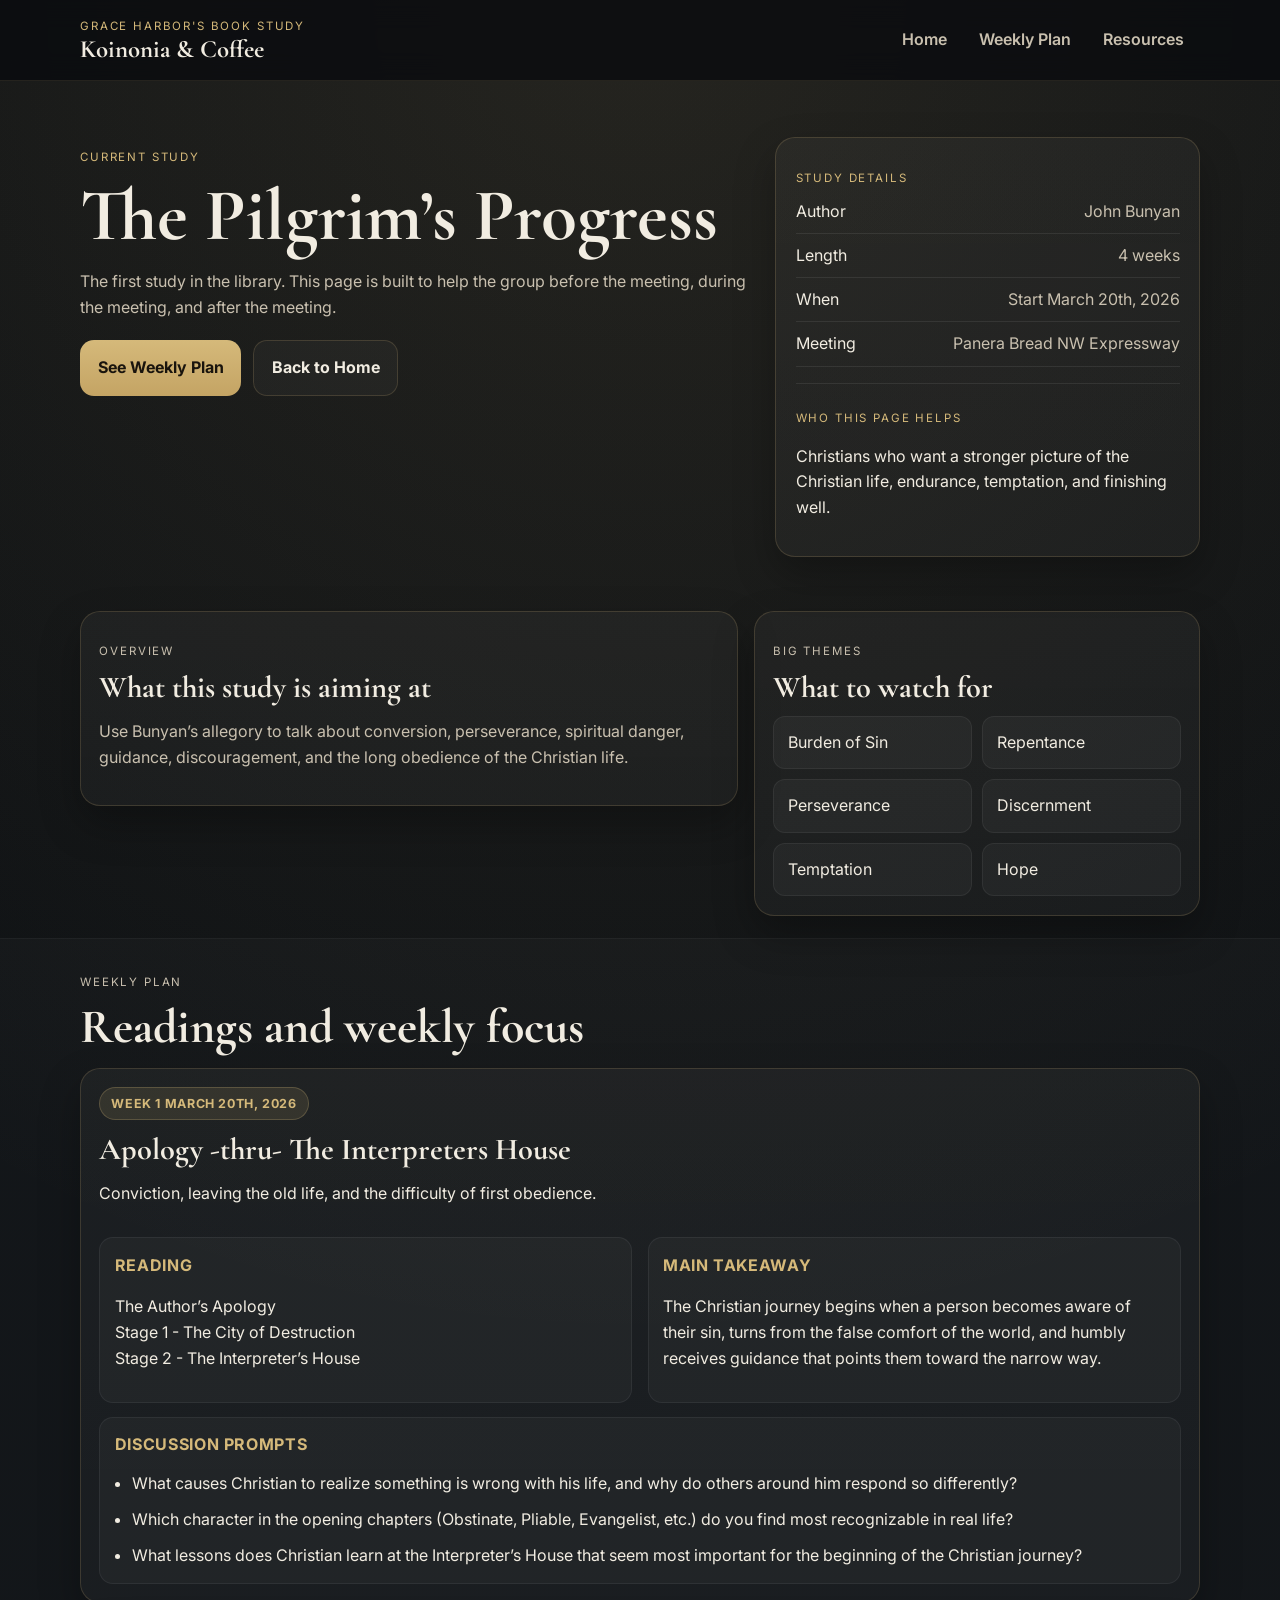
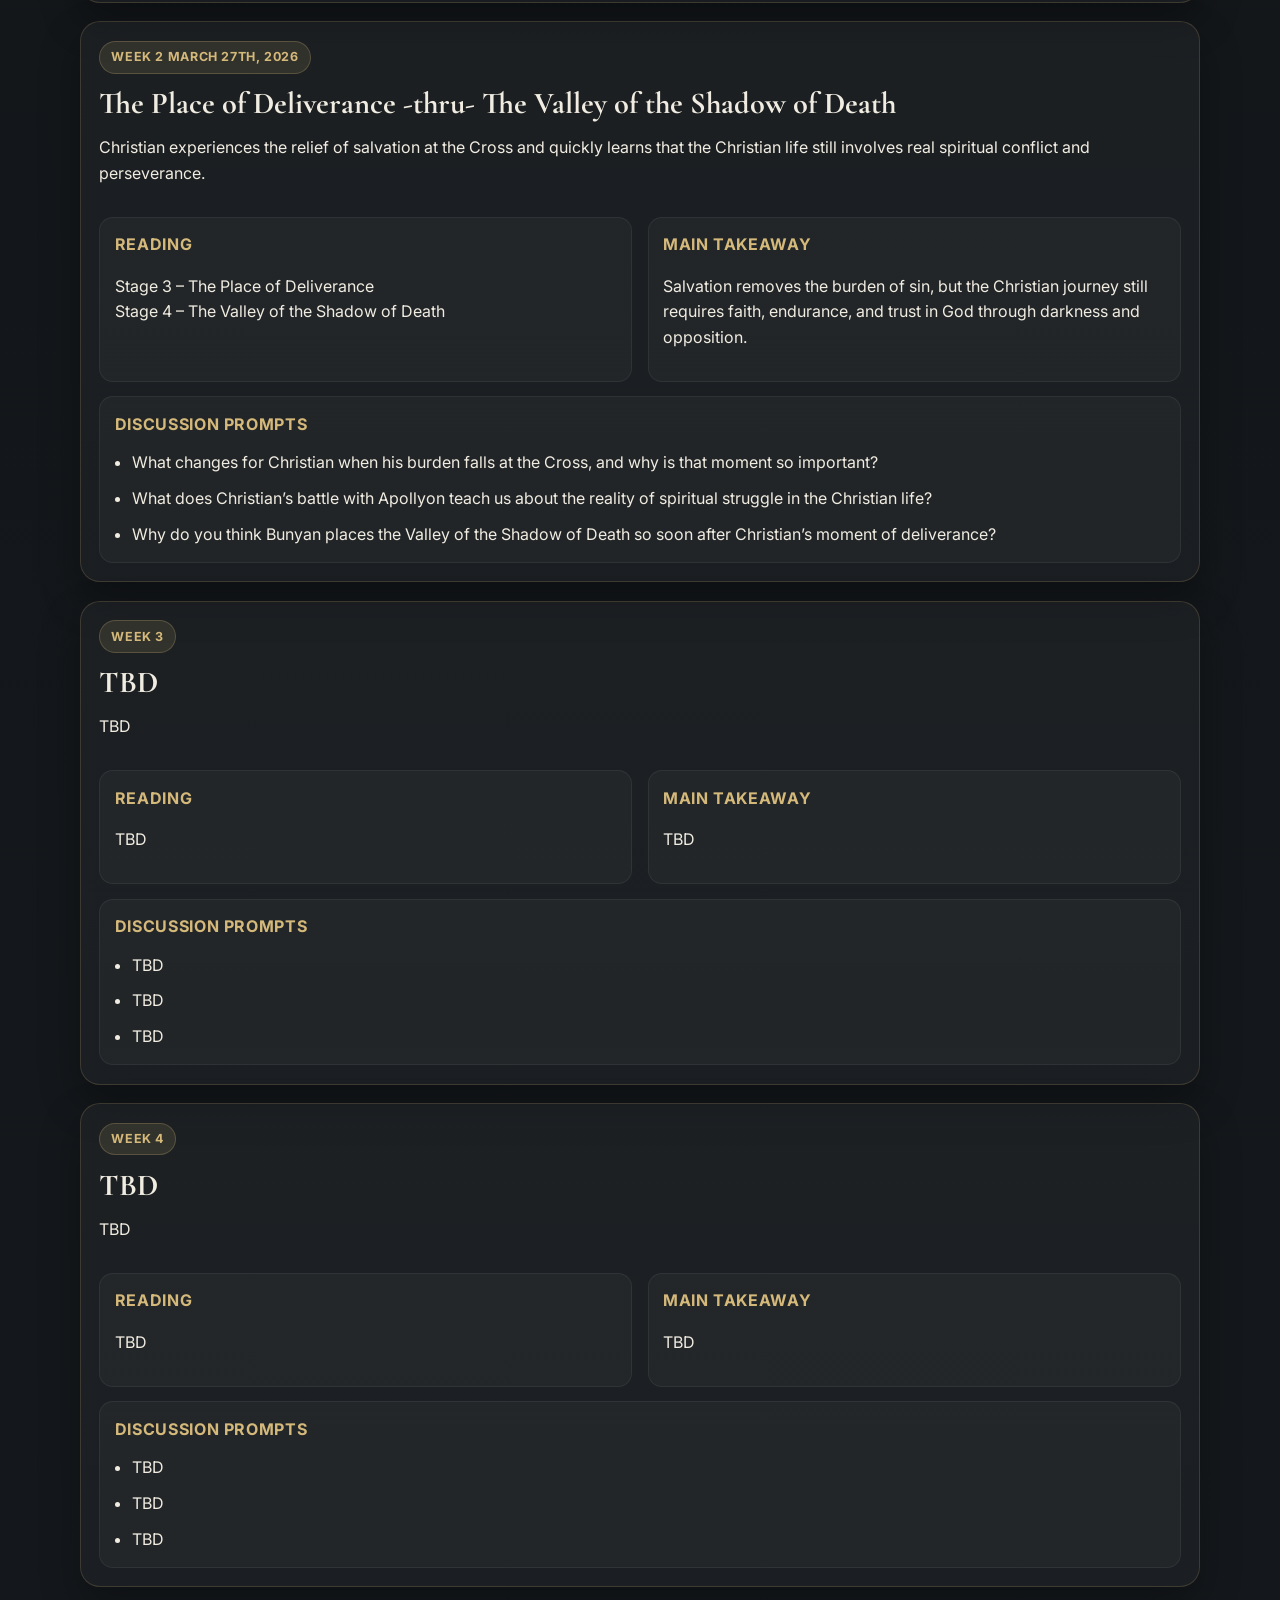
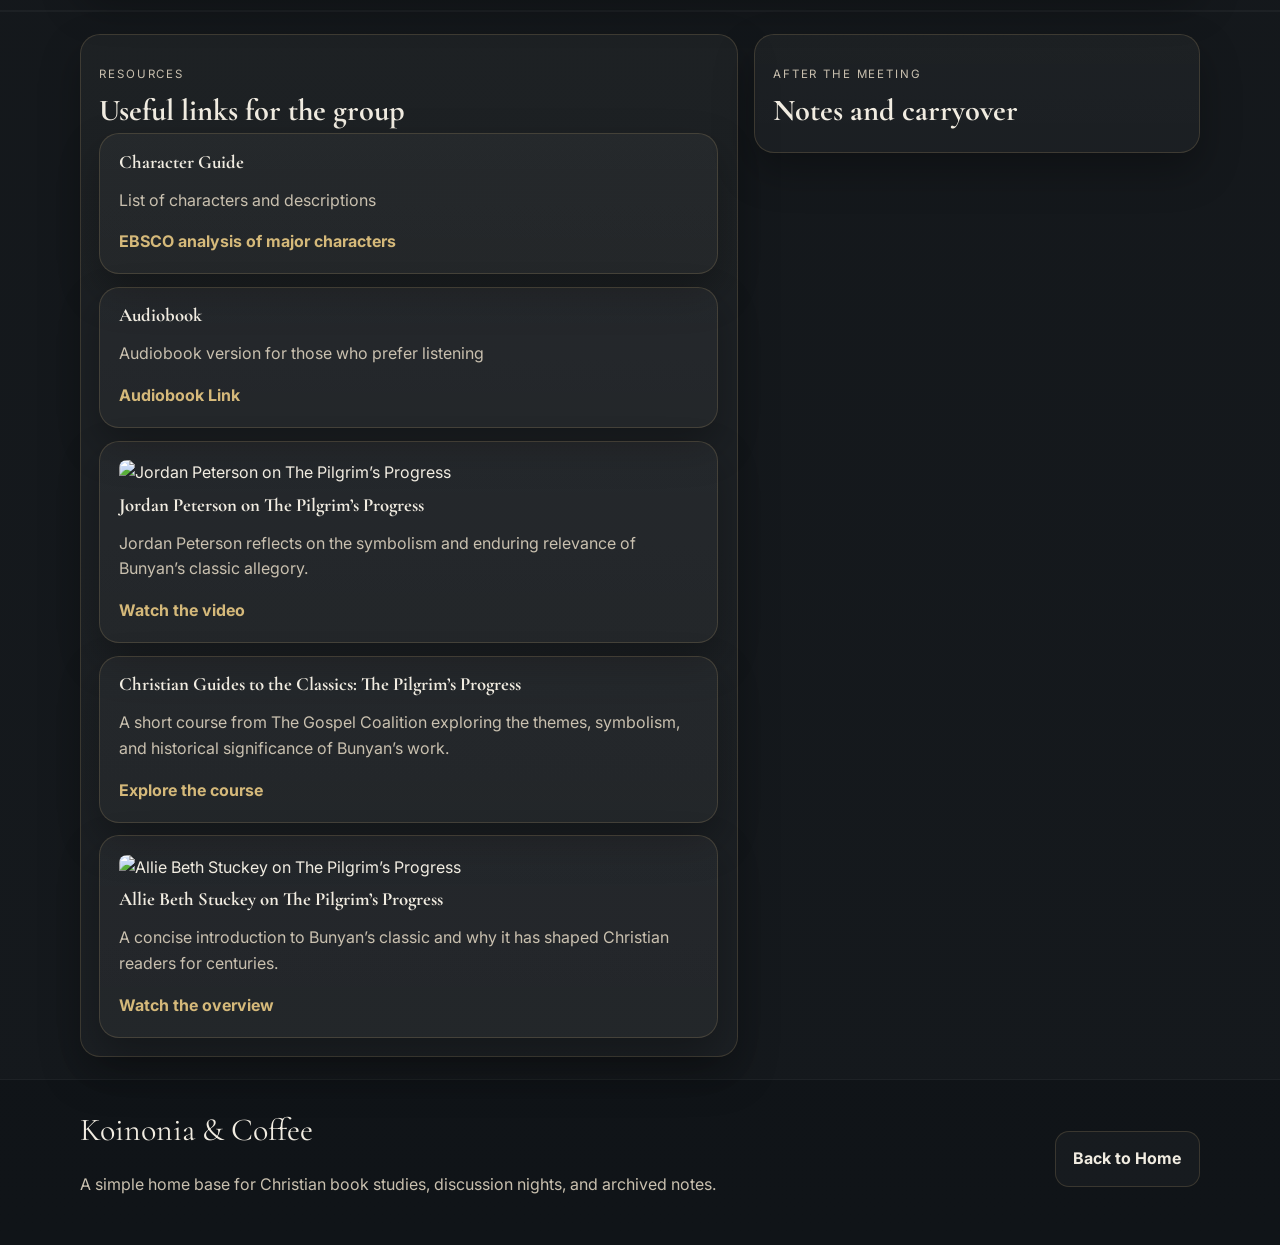
==== book-study-hub/study.html @ 4445bfb0 "Add files via upload" ====
<!DOCTYPE html>
<html lang="en">
<head>
  <meta charset="UTF-8" />
  <meta name="viewport" content="width=device-width, initial-scale=1.0" />
  <title>Study | The Forge</title>
  <link rel="preconnect" href="https://fonts.googleapis.com">
  <link rel="preconnect" href="https://fonts.gstatic.com" crossorigin>
  <link href="https://fonts.googleapis.com/css2?family=Cormorant+Garamond:wght@500;600;700&family=Inter:wght@400;500;600;700&display=swap" rel="stylesheet">
  <link rel="stylesheet" href="styles.css" />
</head>
<body data-page="study">
  <header class="site-header">
    <div class="container header-inner">
      <a class="brand" href="index.html">
        <span class="brand-kicker" id="brandKicker"></span>
        <span class="brand-title" id="siteTitle"></span>
      </a>
      <button class="menu-toggle" id="menuToggle" aria-expanded="false" aria-controls="siteNav">Menu</button>
      <nav class="site-nav" id="siteNav">
        <a href="index.html">Home</a>
        <a href="#week-plan">Weekly Plan</a>
        <a href="#resources">Resources</a>
      </nav>
    </div>
  </header>

  <main>
    <section class="hero hero-study">
      <div class="container hero-grid">
        <div>
          <p class="eyebrow" id="studyStatus"></p>
          <h1 id="studyTitle"></h1>
          <p class="hero-copy" id="studySummary"></p>
          <div class="hero-actions">
            <a class="button button-primary" href="#week-plan">See Weekly Plan</a>
            <a class="button button-secondary" href="index.html">Back to Home</a>
          </div>
        </div>
        <aside class="hero-panel">
          <p class="panel-label">Study Details</p>
          <ul class="meta-list" id="studyMeta"></ul>
          <div class="panel-block">
            <p class="panel-heading">Who this page helps</p>
            <p id="studyAudience"></p>
          </div>
        </aside>
      </div>
    </section>

    <section class="section" id="overview">
      <div class="container two-col">
        <article class="content-card">
          <p class="eyebrow">Overview</p>
          <h2>What this study is aiming at</h2>
          <p id="studyAim"></p>
        </article>
        <article class="content-card">
          <p class="eyebrow">Big themes</p>
          <h2>What to watch for</h2>
          <ul class="tag-list" id="themeList"></ul>
        </article>
      </div>
    </section>

    <section class="section section-alt" id="week-plan">
      <div class="container">
        <div class="section-heading">
          <p class="eyebrow">Weekly plan</p>
          <h2>Readings and weekly focus</h2>
        </div>
        <div class="stack-list" id="weeksList"></div>
      </div>
    </section>

    <section class="section" id="discussion">
      <div class="container two-col">
        <article class="content-card">
          <p class="eyebrow">Discussion tools</p>
          <h2>Questions for the room</h2>
          <div id="discussionQuestions"></div>
        </article>
        <article class="content-card">
          <p class="eyebrow">Reference guide</p>
          <h2>Quick helps</h2>
          <div id="referenceGuides"></div>
        </article>
      </div>
    </section>

    <section class="section section-alt" id="resources">
      <div class="container two-col">
        <article class="content-card">
          <p class="eyebrow">Resources</p>
          <h2>Useful links for the group</h2>
          <div class="resource-list" id="studyResources"></div>
        </article>
        <article class="content-card">
          <p class="eyebrow">After the meeting</p>
          <h2>Notes and carryover</h2>
          <div id="meetingNotes"></div>
        </article>
      </div>
    </section>
  </main>

  <footer class="site-footer">
    <div class="container footer-inner">
      <div>
        <p class="footer-title" id="footerTitle"></p>
        <p class="footer-copy" id="footerCopy"></p>
      </div>
      <a class="button button-secondary footer-button" href="index.html">Back to Home</a>
    </div>
  </footer>

  <script src="studies-data.js"></script>
  <script src="app.js"></script>
</body>
</html>
---- book-study-hub/styles.css ----
:root {
  --bg: #0f1215;
  --bg-elevated: #151a1f;
  --bg-soft: #1b2229;
  --surface: rgba(255,255,255,0.04);
  --border: rgba(213, 185, 122, 0.18);
  --text: #f1ece1;
  --muted: #c9c0af;
  --gold: #d5b97a;
  --gold-deep: #a98c52;
  --shadow: 0 18px 40px rgba(0,0,0,.28);
  --radius: 20px;
  --radius-sm: 14px;
  --max: 1120px;
}

* { box-sizing: border-box; }
html { scroll-behavior: smooth; }
body {
  margin: 0;
  background:
    radial-gradient(circle at top, rgba(213,185,122,0.12), transparent 30%),
    linear-gradient(180deg, #0d1013 0%, #101418 100%);
  color: var(--text);
  font-family: "Inter", system-ui, sans-serif;
  line-height: 1.6;
}

a { color: inherit; text-decoration: none; }
img { max-width: 100%; display: block; }
code {
  background: rgba(255,255,255,0.06);
  padding: .12rem .38rem;
  border-radius: 8px;
  font-size: .92em;
}
.container {
  width: min(calc(100% - 1.4rem), var(--max));
  margin: 0 auto;
}
.site-header {
  position: sticky;
  top: 0;
  z-index: 30;
  backdrop-filter: blur(14px);
  background: rgba(10, 12, 15, 0.82);
  border-bottom: 1px solid rgba(213,185,122,0.12);
}
.header-inner {
  display: flex;
  align-items: center;
  justify-content: space-between;
  gap: 1rem;
  padding: .85rem 0;
}
.brand {
  display: flex;
  flex-direction: column;
  gap: .1rem;
  min-width: 0;
}
.brand-kicker, .eyebrow, .panel-label, .panel-heading {
  text-transform: uppercase;
  letter-spacing: .16em;
  font-size: .72rem;
  color: var(--gold);
}
.brand-title, h1, h2, h3 {
  font-family: "Cormorant Garamond", Georgia, serif;
  line-height: 1.02;
  margin: 0;
}
.brand-title {
  font-size: 1.55rem;
  font-weight: 700;
}
.site-nav {
  display: none;
  flex-direction: column;
  position: absolute;
  top: 100%;
  left: .7rem;
  right: .7rem;
  padding: .7rem;
  border-radius: 16px;
  background: rgba(19, 24, 29, 0.98);
  border: 1px solid var(--border);
  box-shadow: var(--shadow);
}
.site-nav.is-open { display: flex; }
.site-nav a {
  padding: .85rem 1rem;
  border-radius: 12px;
  font-weight: 600;
  color: var(--muted);
}
.site-nav a:hover,
.site-nav a:focus-visible {
  background: rgba(255,255,255,0.05);
  color: var(--text);
}
.menu-toggle {
  appearance: none;
  border: 1px solid var(--border);
  background: var(--surface);
  color: var(--text);
  font: inherit;
  font-weight: 600;
  padding: .72rem .95rem;
  border-radius: 12px;
}
.hero {
  padding: 2.25rem 0 1.25rem;
}
.hero-grid {
  display: grid;
  gap: 1rem;
}
.hero h1 {
  font-size: clamp(2.3rem, 8vw, 4.6rem);
  margin-top: .35rem;
  margin-bottom: .85rem;
}
.hero-copy {
  color: var(--muted);
  font-size: 1rem;
  max-width: 52rem;
}
.hero-actions {
  display: grid;
  gap: .75rem;
  margin-top: 1.2rem;
}
.button {
  display: inline-flex;
  justify-content: center;
  align-items: center;
  min-height: 50px;
  border-radius: 14px;
  padding: .9rem 1.1rem;
  font-weight: 700;
  transition: .2s ease;
}
.button-primary {
  background: linear-gradient(180deg, var(--gold) 0%, #c4a464 100%);
  color: #19140d;
}
.button-primary:hover { transform: translateY(-1px); }
.button-secondary {
  border: 1px solid var(--border);
  background: rgba(255,255,255,.03);
}
.hero-panel,
.study-card,
.info-card,
.content-card,
.week-card,
.resource-item {
  background: linear-gradient(180deg, rgba(255,255,255,.04), rgba(255,255,255,.03));
  border: 1px solid var(--border);
  border-radius: var(--radius);
  box-shadow: var(--shadow);
}
.hero-panel {
  padding: 1.2rem;
}
.meta-list {
  display: grid;
  gap: .55rem;
  padding: 0;
  margin: .7rem 0 0;
  list-style: none;
}
.meta-list li {
  display: flex;
  justify-content: space-between;
  gap: 1rem;
  padding-bottom: .55rem;
  border-bottom: 1px solid rgba(255,255,255,0.08);
}
.meta-list li span:last-child { color: var(--muted); text-align: right; }
.panel-block {
  margin-top: 1rem;
  padding-top: .9rem;
  border-top: 1px solid rgba(255,255,255,0.08);
}
.section {
  padding: 1.4rem 0;
}
.section-alt {
  background: rgba(255,255,255,0.02);
  border-top: 1px solid rgba(255,255,255,0.04);
  border-bottom: 1px solid rgba(255,255,255,0.04);
}
.section-heading {
  margin-bottom: 1rem;
}
.section-heading h2 {
  font-size: clamp(2rem, 5vw, 3rem);
  margin: .25rem 0 .35rem;
}
.section-heading p,
.footer-copy,
.content-card p,
.info-card p,
.study-card p,
.resource-item p { color: var(--muted); }
.narrow { max-width: 48rem; }
.card-grid,
.three-up,
.two-col,
.stack-list,
.resource-list {
  display: grid;
  gap: 1rem;
}
.study-card,
.info-card,
.content-card,
.week-card,
.resource-item {
  padding: 1.15rem;
}
.study-card-header,
.study-card-footer,
.resource-head {
  display: flex;
  align-items: center;
  justify-content: space-between;
  gap: .7rem;
  flex-wrap: wrap;
}
.study-card h3,
.info-card h3,
.content-card h2,
.week-card h3 {
  font-size: 1.9rem;
  margin-bottom: .45rem;
}
.status-pill,
.length-pill,
.library-pill,
.inline-pill {
  display: inline-flex;
  align-items: center;
  justify-content: center;
  padding: .34rem .68rem;
  border-radius: 999px;
  background: rgba(213,185,122,0.12);
  border: 1px solid rgba(213,185,122,0.24);
  color: var(--gold);
  font-size: .78rem;
  letter-spacing: .05em;
  text-transform: uppercase;
  font-weight: 700;
}
.tag-list,
.clean-list,
.question-list {
  display: grid;
  gap: .65rem;
  padding-left: 1.1rem;
  margin: .8rem 0 0;
}
.tag-list {
  list-style: none;
  padding: 0;
  grid-template-columns: repeat(auto-fit, minmax(130px, 1fr));
}
.tag-list li {
  padding: .8rem .9rem;
  border-radius: 12px;
  background: rgba(255,255,255,0.04);
  border: 1px solid rgba(255,255,255,0.06);
}
.week-card {
  display: grid;
  gap: .9rem;
}
.week-meta {
  display: flex;
  gap: .5rem;
  flex-wrap: wrap;
}
.week-grid {
  display: grid;
  gap: .95rem;
}
.sub-card {
  padding: .9rem;
  border-radius: 14px;
  background: rgba(255,255,255,0.03);
  border: 1px solid rgba(255,255,255,0.06);
}
.sub-card h4 {
  margin: 0 0 .45rem;
  font-size: 1rem;
  letter-spacing: .04em;
  text-transform: uppercase;
  color: var(--gold);
}
.resource-list { gap: .8rem; }
.resource-item a {
  color: var(--gold);
  font-weight: 700;
}
.resource-item small { color: var(--muted); }
.site-footer {
  padding: 1.5rem 0 2rem;
}
.footer-inner {
  display: grid;
  gap: 1rem;
  align-items: center;
}
.footer-title {
  font-family: "Cormorant Garamond", Georgia, serif;
  font-size: 2rem;
  margin: 0 0 .35rem;
}
.footer-button { width: 100%; }
.empty-state {
  padding: 1rem;
  border: 1px dashed rgba(255,255,255,0.15);
  border-radius: 14px;
  color: var(--muted);
}

@media (min-width: 760px) {
  .menu-toggle { display: none; }
  .site-nav {
    display: flex;
    position: static;
    flex-direction: row;
    padding: 0;
    border: 0;
    background: transparent;
    box-shadow: none;
  }
  .hero {
    padding: 3.5rem 0 2rem;
  }
  .hero-grid,
  .two-col {
    grid-template-columns: 1.4fr .95fr;
    align-items: start;
  }
  .card-grid {
    grid-template-columns: repeat(2, minmax(0, 1fr));
  }
  .three-up {
    grid-template-columns: repeat(3, minmax(0, 1fr));
  }
  .footer-inner {
    grid-template-columns: 1fr auto;
  }
  .footer-button { width: auto; }
  .hero-actions {
    display: flex;
    flex-wrap: wrap;
  }
}

@media (min-width: 980px) {
  .hero-grid {
    grid-template-columns: 1.2fr .75fr;
  }
  .stack-list { gap: 1.15rem; }
  .week-grid {
    grid-template-columns: repeat(2, minmax(0, 1fr));
  }
}

.resource-thumb {
  width: 100%;
  border-radius: 8px;
  margin-bottom: 10px;
}
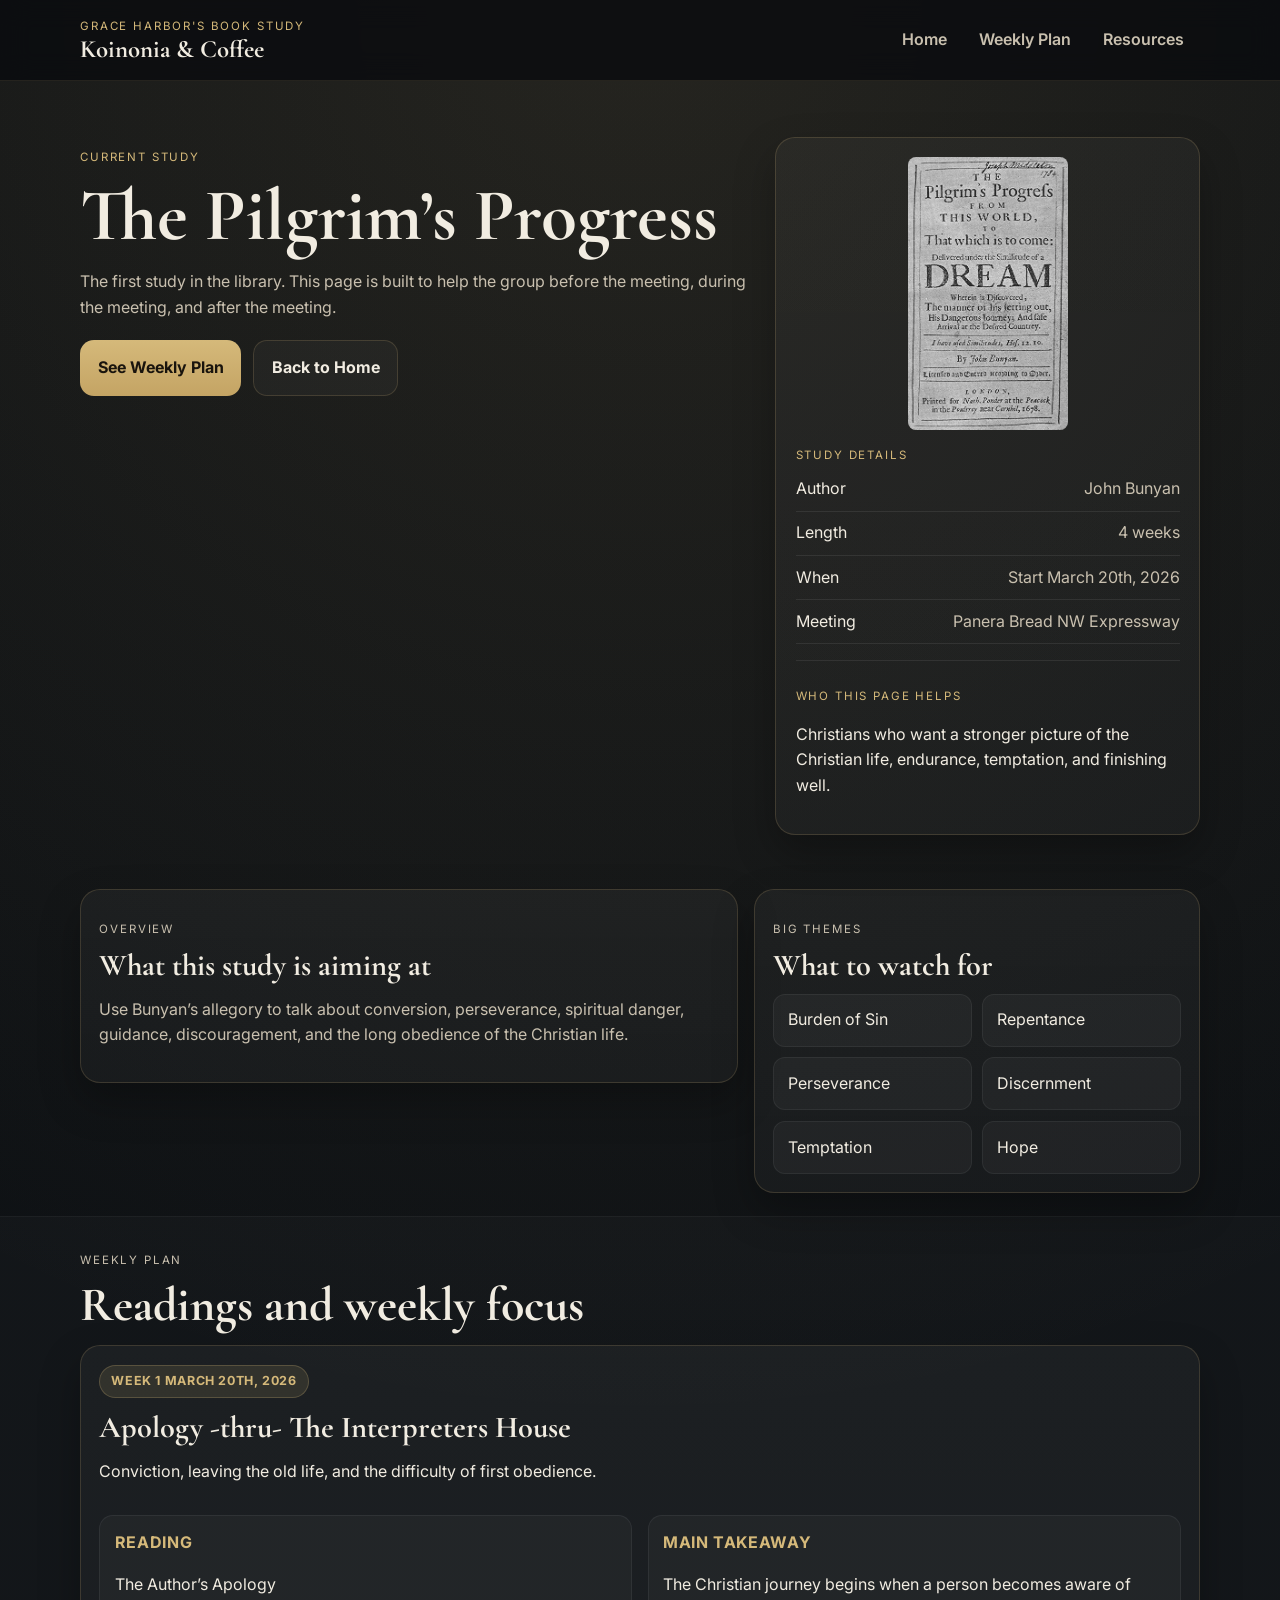
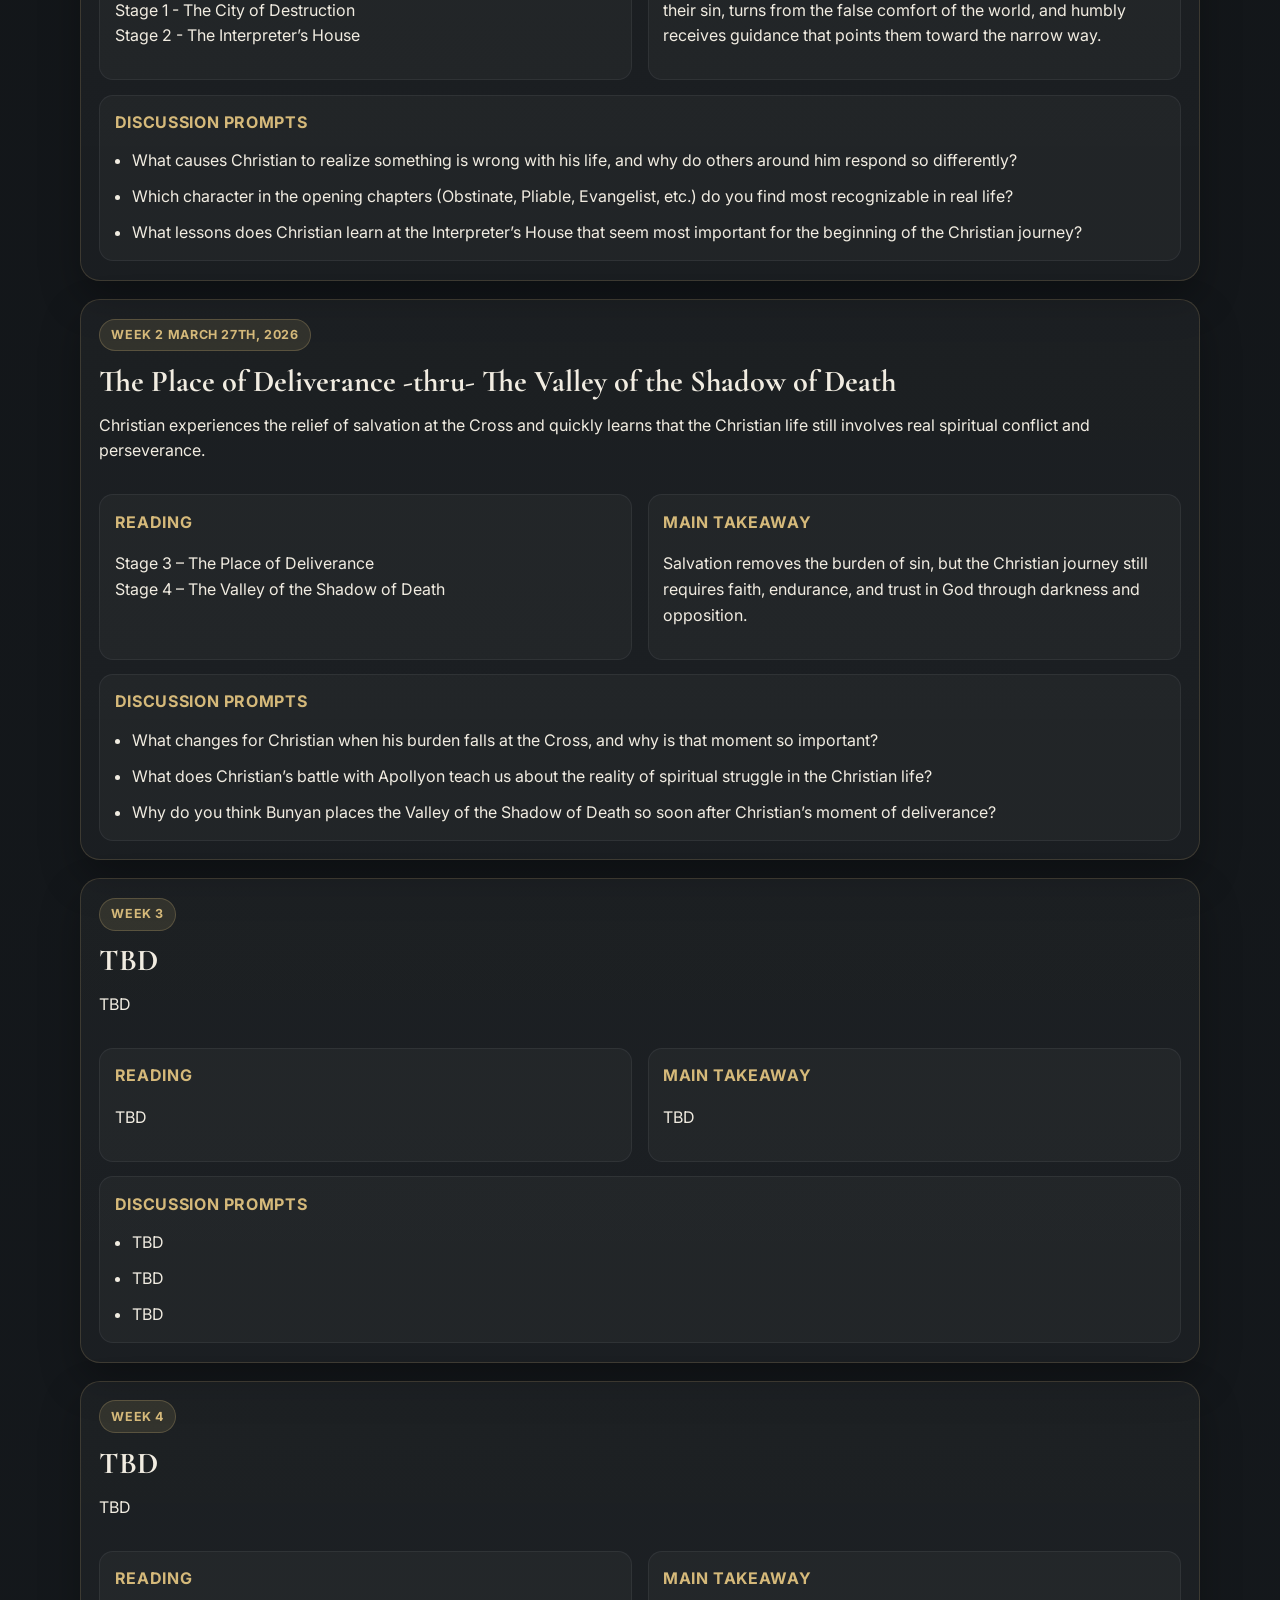
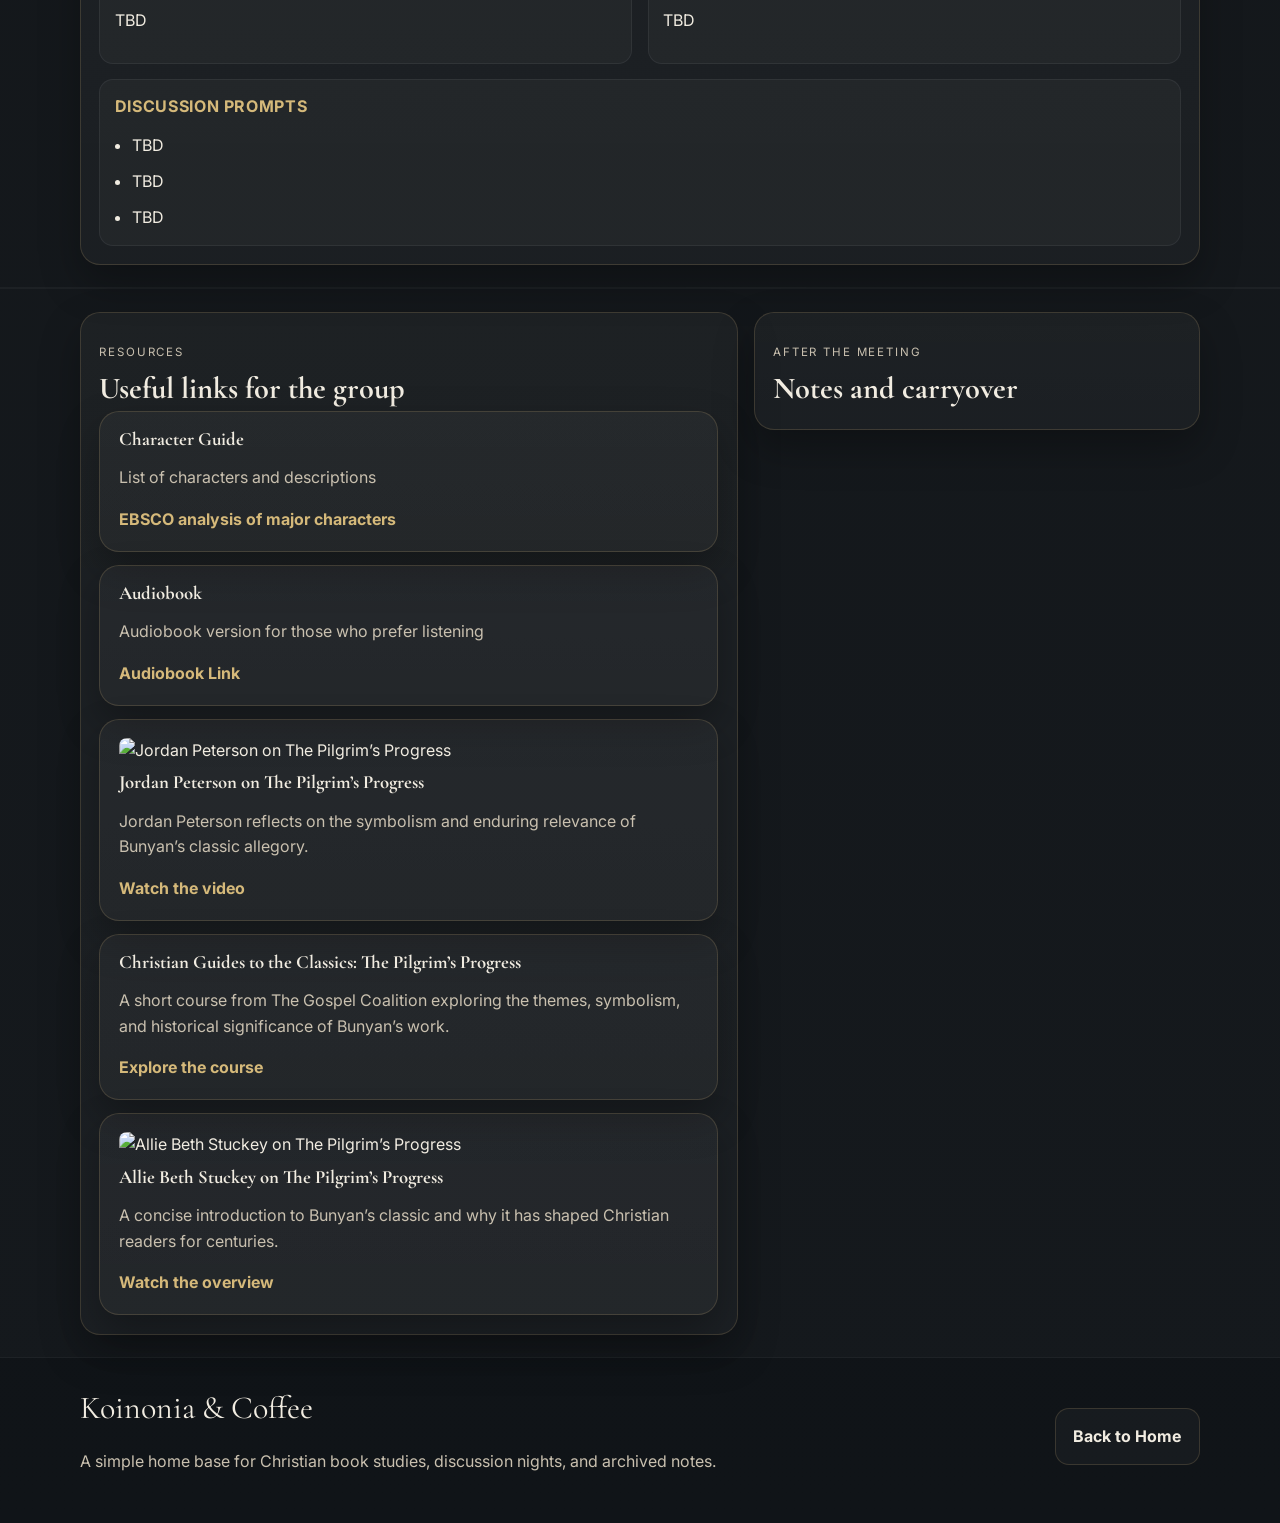
==== commit 344dd666: "Add study thumbnail and update study details section" ====
--- a/book-study-hub/study.html
+++ b/book-study-hub/study.html
@@ -38,13 +38,18 @@
           </div>
         </div>
         <aside class="hero-panel">
-          <p class="panel-label">Study Details</p>
-          <ul class="meta-list" id="studyMeta"></ul>
-          <div class="panel-block">
-            <p class="panel-heading">Who this page helps</p>
-            <p id="studyAudience"></p>
-          </div>
-        </aside>
+
+  <img id="studyThumbnail" class="study-page-thumb" src="" alt="" style="display:none;">
+
+  <p class="panel-label">Study Details</p>
+  <ul class="meta-list" id="studyMeta"></ul>
+
+  <div class="panel-block">
+    <p class="panel-heading">Who this page helps</p>
+    <p id="studyAudience"></p>
+  </div>
+
+</aside>
       </div>
     </section>
 
--- a/book-study-hub/styles.css
+++ b/book-study-hub/styles.css
@@ -376,3 +376,24 @@
   border-radius: 8px;
   margin-bottom: 10px;
 }
+
+.study-thumb {
+  width: 100%;
+  max-width: 140px;
+  border-radius: 6px;
+  margin-bottom: 10px;
+}
+
+.study-thumb {
+  width: 120px;
+  display: block;
+  margin: 0 auto 12px auto;
+  border-radius: 8px;
+}
+
+.study-page-thumb {
+  width: 160px;
+  display: block;
+  margin: 0 auto 16px auto;
+  border-radius: 8px;
+}
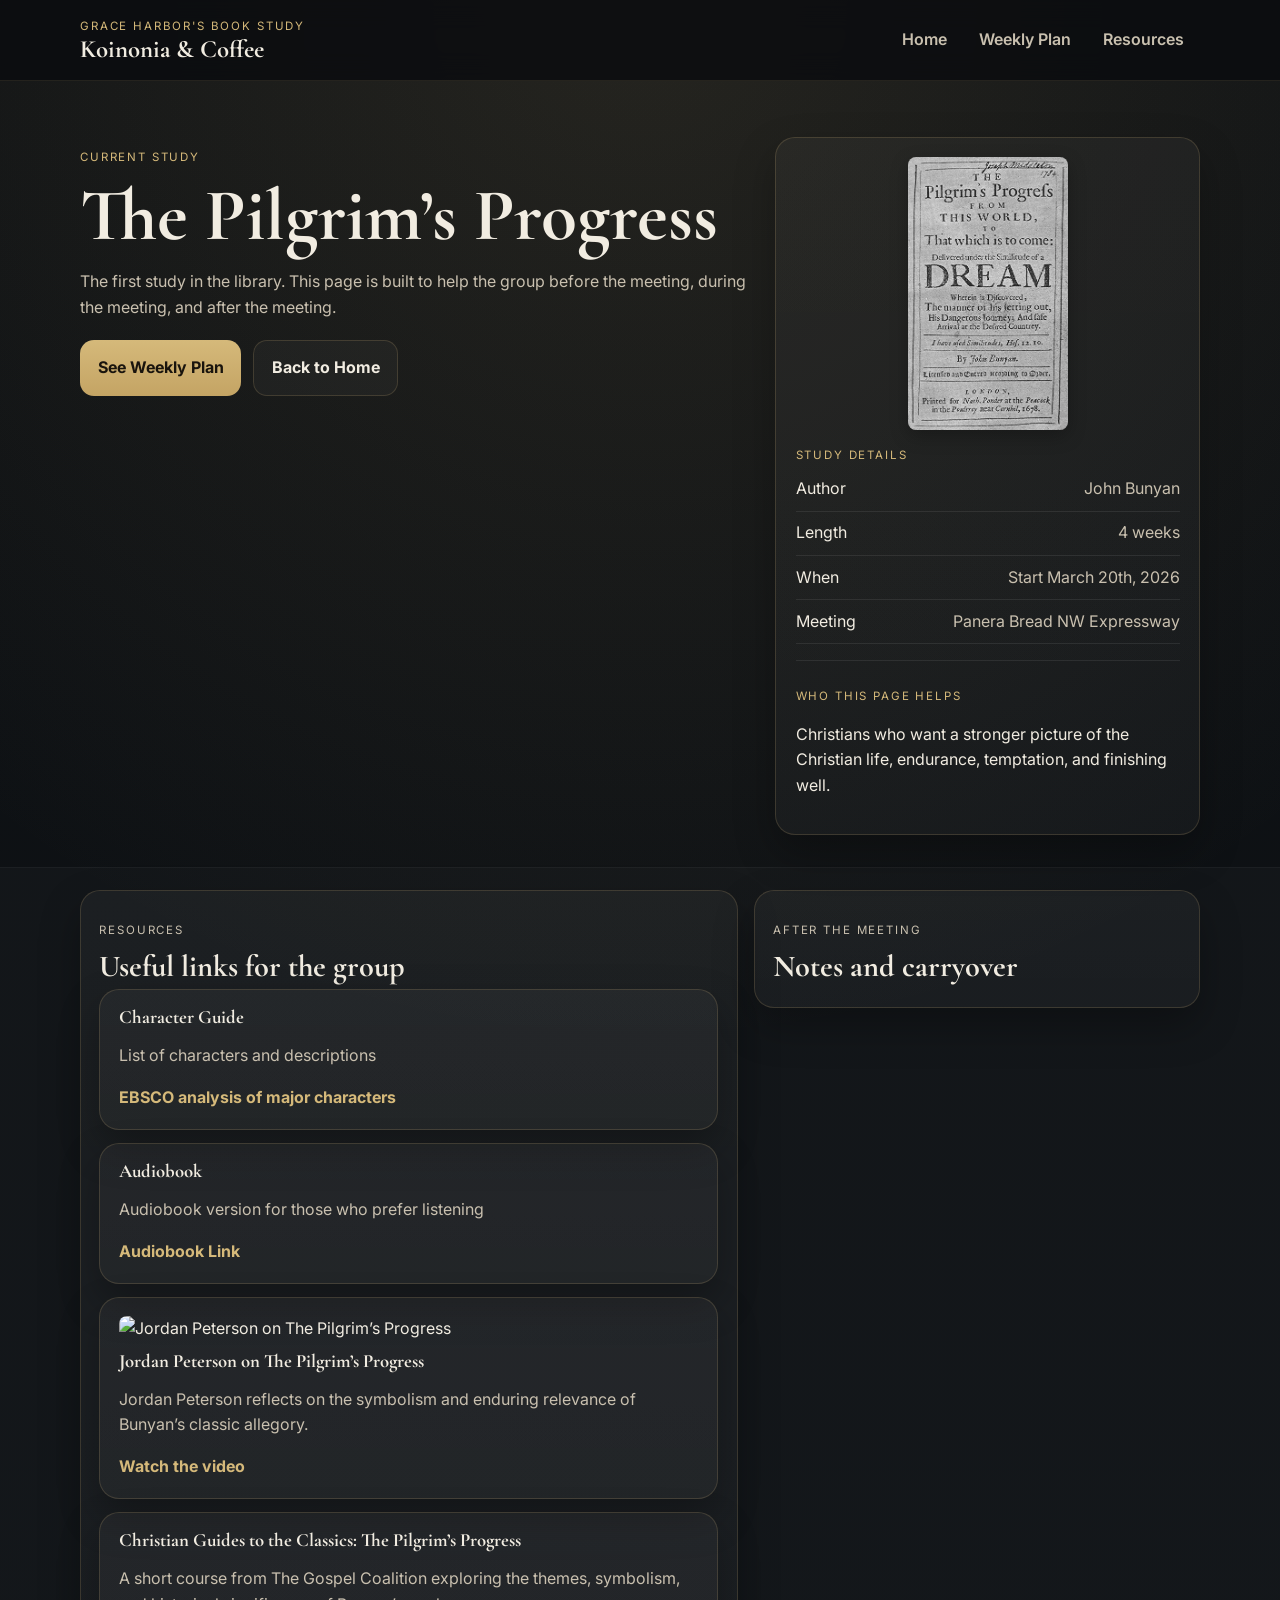
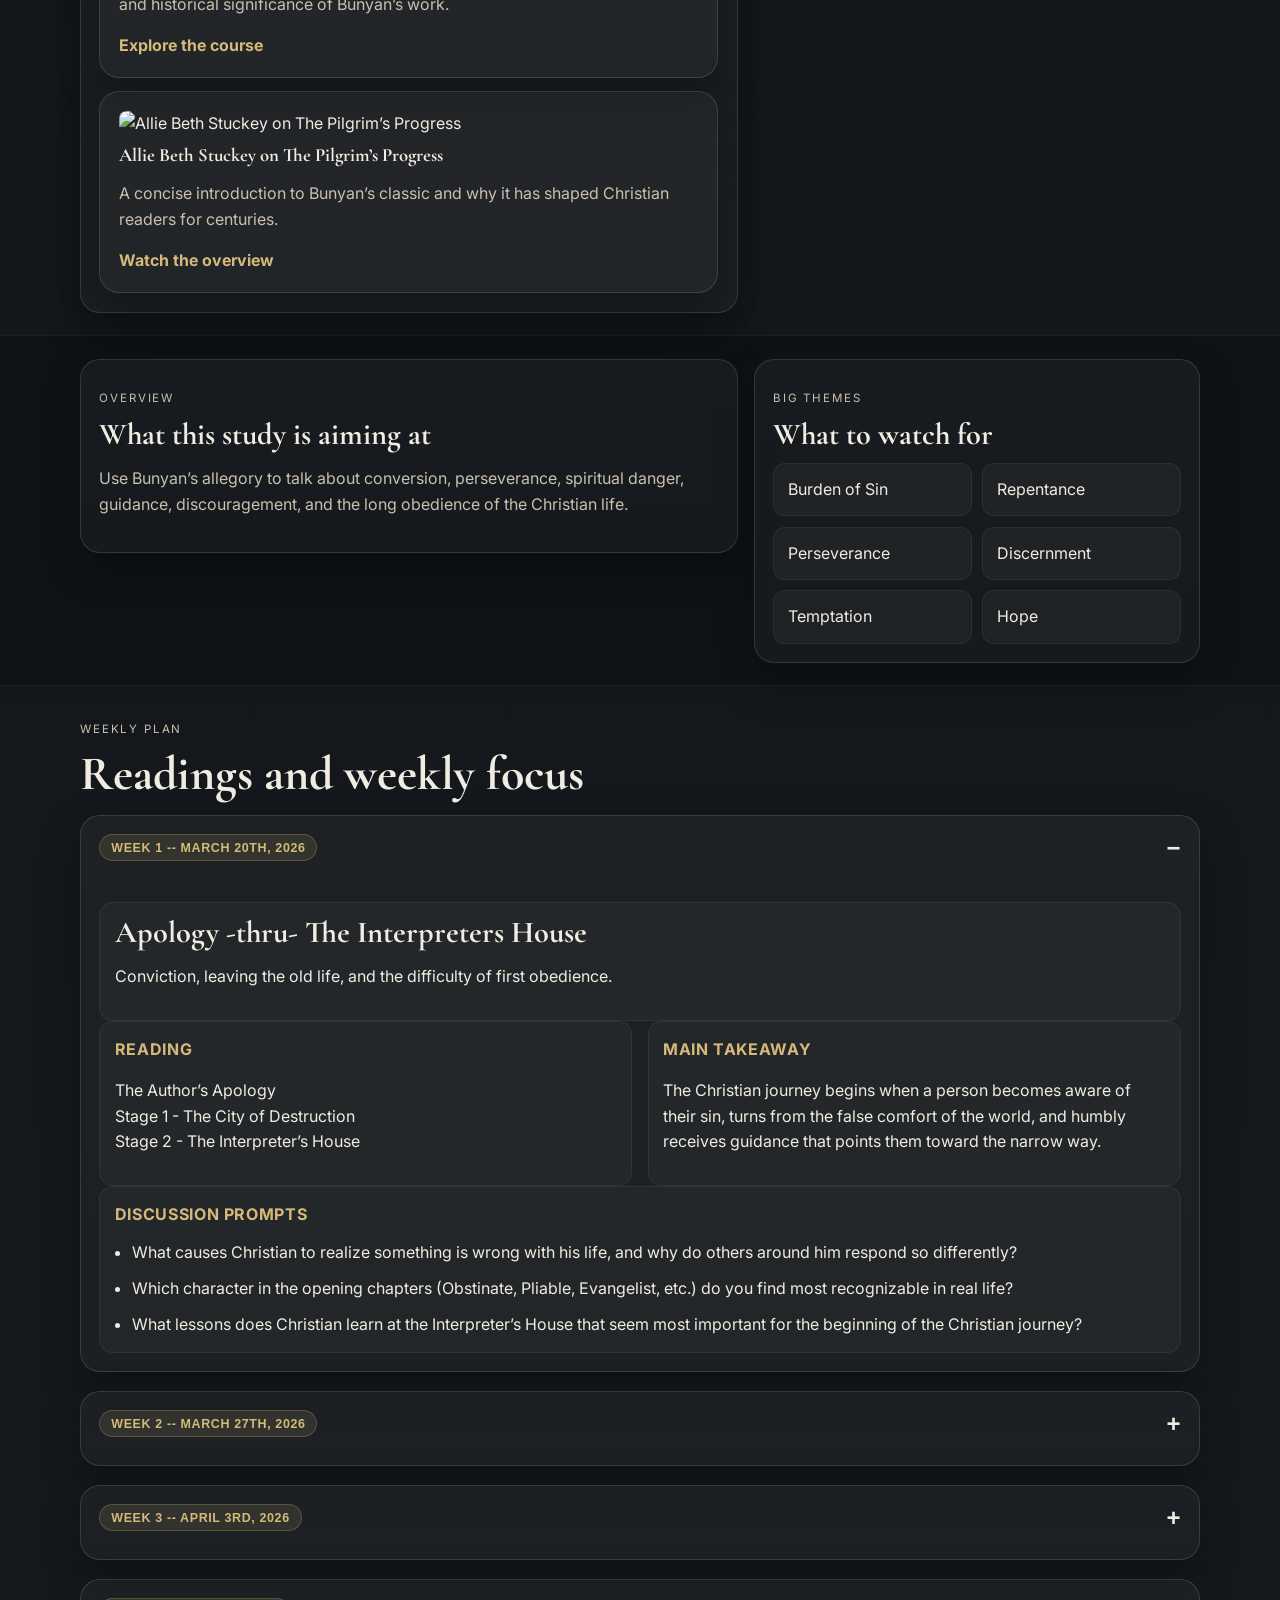
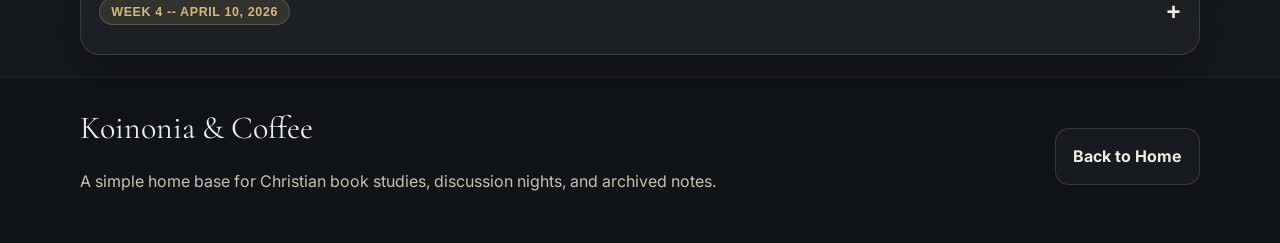
==== commit 2fd352c1: "Reorganize overview and week plan sections" ====
--- a/book-study-hub/study.html
+++ b/book-study-hub/study.html
@@ -53,31 +53,6 @@
       </div>
     </section>
 
-    <section class="section" id="overview">
-      <div class="container two-col">
-        <article class="content-card">
-          <p class="eyebrow">Overview</p>
-          <h2>What this study is aiming at</h2>
-          <p id="studyAim"></p>
-        </article>
-        <article class="content-card">
-          <p class="eyebrow">Big themes</p>
-          <h2>What to watch for</h2>
-          <ul class="tag-list" id="themeList"></ul>
-        </article>
-      </div>
-    </section>
-
-    <section class="section section-alt" id="week-plan">
-      <div class="container">
-        <div class="section-heading">
-          <p class="eyebrow">Weekly plan</p>
-          <h2>Readings and weekly focus</h2>
-        </div>
-        <div class="stack-list" id="weeksList"></div>
-      </div>
-    </section>
-
     <section class="section" id="discussion">
       <div class="container two-col">
         <article class="content-card">
@@ -107,6 +82,31 @@
         </article>
       </div>
     </section>
+
+    <section class="section" id="overview">
+      <div class="container two-col">
+        <article class="content-card">
+          <p class="eyebrow">Overview</p>
+          <h2>What this study is aiming at</h2>
+          <p id="studyAim"></p>
+        </article>
+        <article class="content-card">
+          <p class="eyebrow">Big themes</p>
+          <h2>What to watch for</h2>
+          <ul class="tag-list" id="themeList"></ul>
+        </article>
+      </div>
+    </section>
+
+    <section class="section section-alt" id="week-plan">
+      <div class="container">
+        <div class="section-heading">
+          <p class="eyebrow">Weekly plan</p>
+          <h2>Readings and weekly focus</h2>
+        </div>
+        <div class="stack-list" id="weeksList"></div>
+      </div>
+    </section>
   </main>
 
   <footer class="site-footer">
--- a/book-study-hub/styles.css
+++ b/book-study-hub/styles.css
@@ -397,3 +397,47 @@
   margin: 0 auto 16px auto;
   border-radius: 8px;
 }
+
+.study-page-thumb {
+  width: 160px;
+  display: block;
+  margin: 0 auto 16px auto;
+  border-radius: 8px;
+  box-shadow: 0 6px 18px rgba(0,0,0,0.25);
+}
+
+.week-toggle {
+  width: 100%;
+  background: transparent;
+  border: 0;
+  color: inherit;
+  text-align: left;
+  padding: 0;
+  cursor: pointer;
+}
+
+.week-toggle-top {
+  display: flex;
+  justify-content: space-between;
+  align-items: center;
+  gap: 12px;
+  margin-bottom: 10px;
+}
+
+.week-toggle-text h3 {
+  margin-bottom: 8px;
+}
+
+.week-toggle-text p {
+  margin: 0;
+}
+
+.week-toggle-icon {
+  font-size: 1.5rem;
+  line-height: 1;
+  font-weight: 600;
+}
+
+.week-content {
+  margin-top: 16px;
+}
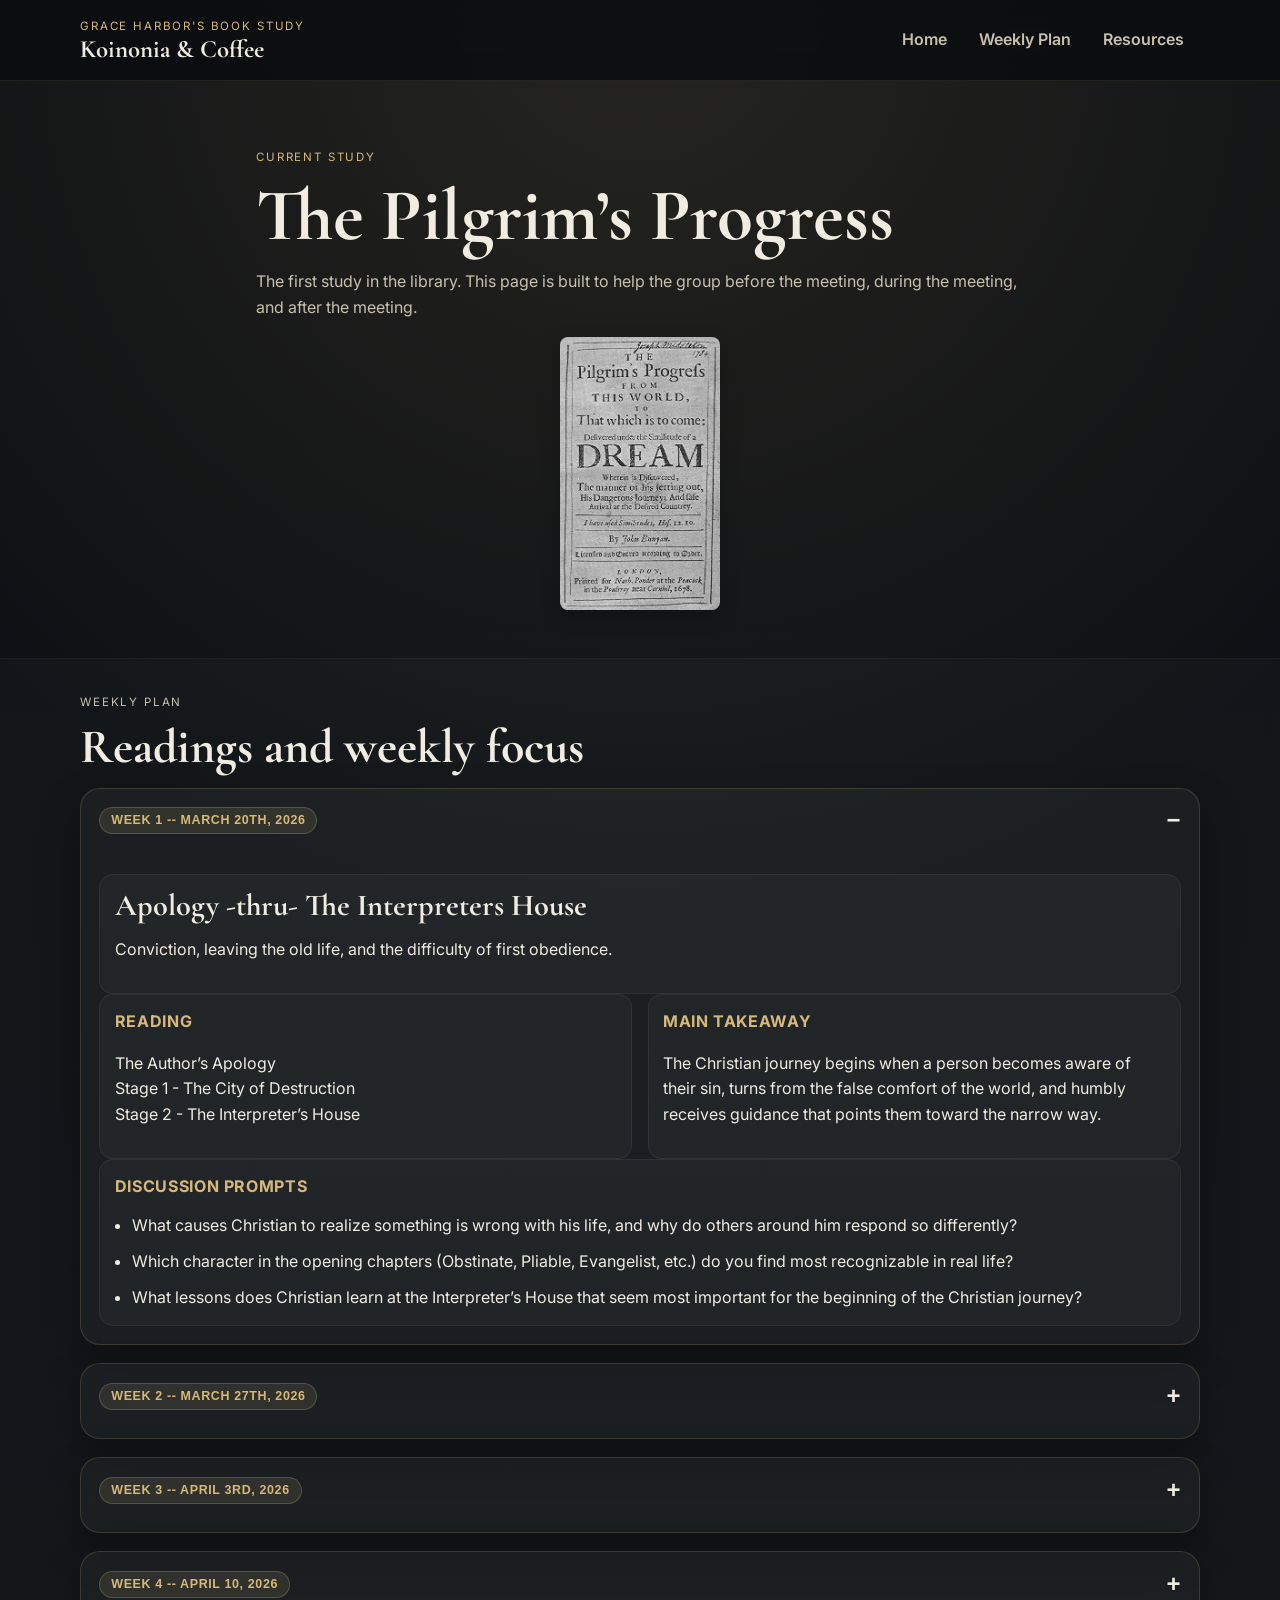
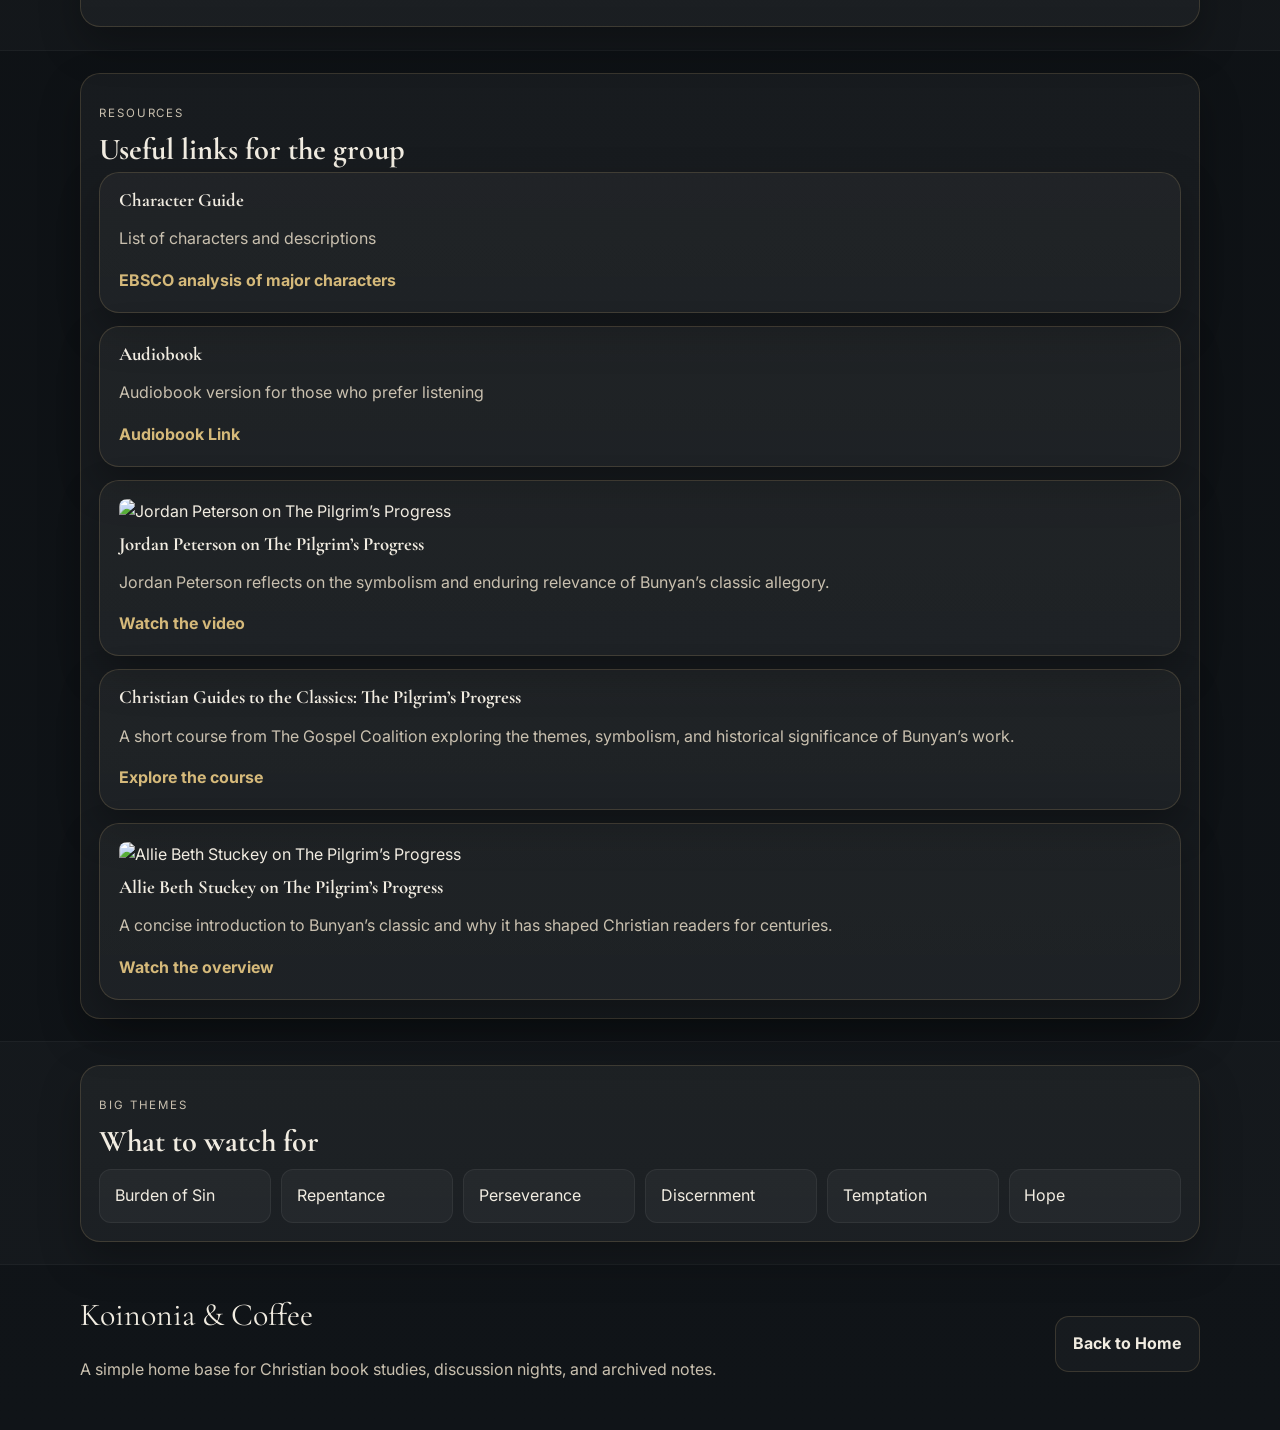
==== commit 292b7c80: "Refactor study.html layout and structure" ====
--- a/book-study-hub/study.html
+++ b/book-study-hub/study.html
@@ -27,33 +27,46 @@
 
   <main>
     <section class="hero hero-study">
-      <div class="container hero-grid">
-        <div>
-          <p class="eyebrow" id="studyStatus"></p>
-          <h1 id="studyTitle"></h1>
-          <p class="hero-copy" id="studySummary"></p>
-          <div class="hero-actions">
-            <a class="button button-primary" href="#week-plan">See Weekly Plan</a>
-            <a class="button button-secondary" href="index.html">Back to Home</a>
-          </div>
-        </div>
-        <aside class="hero-panel">
+      <div class="container narrow">
+        <p class="eyebrow" id="studyStatus"></p>
+        <h1 id="studyTitle"></h1>
+        <p class="hero-copy" id="studySummary"></p>
 
-  <img id="studyThumbnail" class="study-page-thumb" src="" alt="" style="display:none;">
-
-  <p class="panel-label">Study Details</p>
-  <ul class="meta-list" id="studyMeta"></ul>
-
-  <div class="panel-block">
-    <p class="panel-heading">Who this page helps</p>
-    <p id="studyAudience"></p>
-  </div>
-
-</aside>
+        <img id="studyThumbnail" class="study-page-thumb" src="" alt="" style="display:none;">
       </div>
     </section>
 
-    <section class="section" id="discussion">
+    <section class="section section-alt" id="week-plan">
+      <div class="container">
+        <div class="section-heading">
+          <p class="eyebrow">Weekly plan</p>
+          <h2>Readings and weekly focus</h2>
+        </div>
+        <div class="stack-list" id="weeksList"></div>
+      </div>
+    </section>
+
+    <section class="section" id="resources">
+      <div class="container">
+        <article class="content-card">
+          <p class="eyebrow">Resources</p>
+          <h2>Useful links for the group</h2>
+          <div class="resource-list" id="studyResources"></div>
+        </article>
+      </div>
+    </section>
+
+    <section class="section section-alt" id="themes">
+      <div class="container">
+        <article class="content-card">
+          <p class="eyebrow">Big themes</p>
+          <h2>What to watch for</h2>
+          <ul class="tag-list" id="themeList"></ul>
+        </article>
+      </div>
+    </section>
+
+    <section class="section" id="discussion" style="display:none;">
       <div class="container two-col">
         <article class="content-card">
           <p class="eyebrow">Discussion tools</p>
@@ -68,22 +81,7 @@
       </div>
     </section>
 
-    <section class="section section-alt" id="resources">
-      <div class="container two-col">
-        <article class="content-card">
-          <p class="eyebrow">Resources</p>
-          <h2>Useful links for the group</h2>
-          <div class="resource-list" id="studyResources"></div>
-        </article>
-        <article class="content-card">
-          <p class="eyebrow">After the meeting</p>
-          <h2>Notes and carryover</h2>
-          <div id="meetingNotes"></div>
-        </article>
-      </div>
-    </section>
-
-    <section class="section" id="overview">
+    <section class="section" id="overview" style="display:none;">
       <div class="container two-col">
         <article class="content-card">
           <p class="eyebrow">Overview</p>
@@ -93,19 +91,24 @@
         <article class="content-card">
           <p class="eyebrow">Big themes</p>
           <h2>What to watch for</h2>
-          <ul class="tag-list" id="themeList"></ul>
+          <ul class="tag-list" id="themeListHidden"></ul>
         </article>
       </div>
     </section>
 
-    <section class="section section-alt" id="week-plan">
+    <section class="section" id="notes" style="display:none;">
       <div class="container">
-        <div class="section-heading">
-          <p class="eyebrow">Weekly plan</p>
-          <h2>Readings and weekly focus</h2>
-        </div>
-        <div class="stack-list" id="weeksList"></div>
+        <article class="content-card">
+          <p class="eyebrow">After the meeting</p>
+          <h2>Notes and carryover</h2>
+          <div id="meetingNotes"></div>
+        </article>
       </div>
+    </section>
+
+    <section style="display:none;">
+      <ul class="meta-list" id="studyMeta"></ul>
+      <p id="studyAudience"></p>
     </section>
   </main>
 
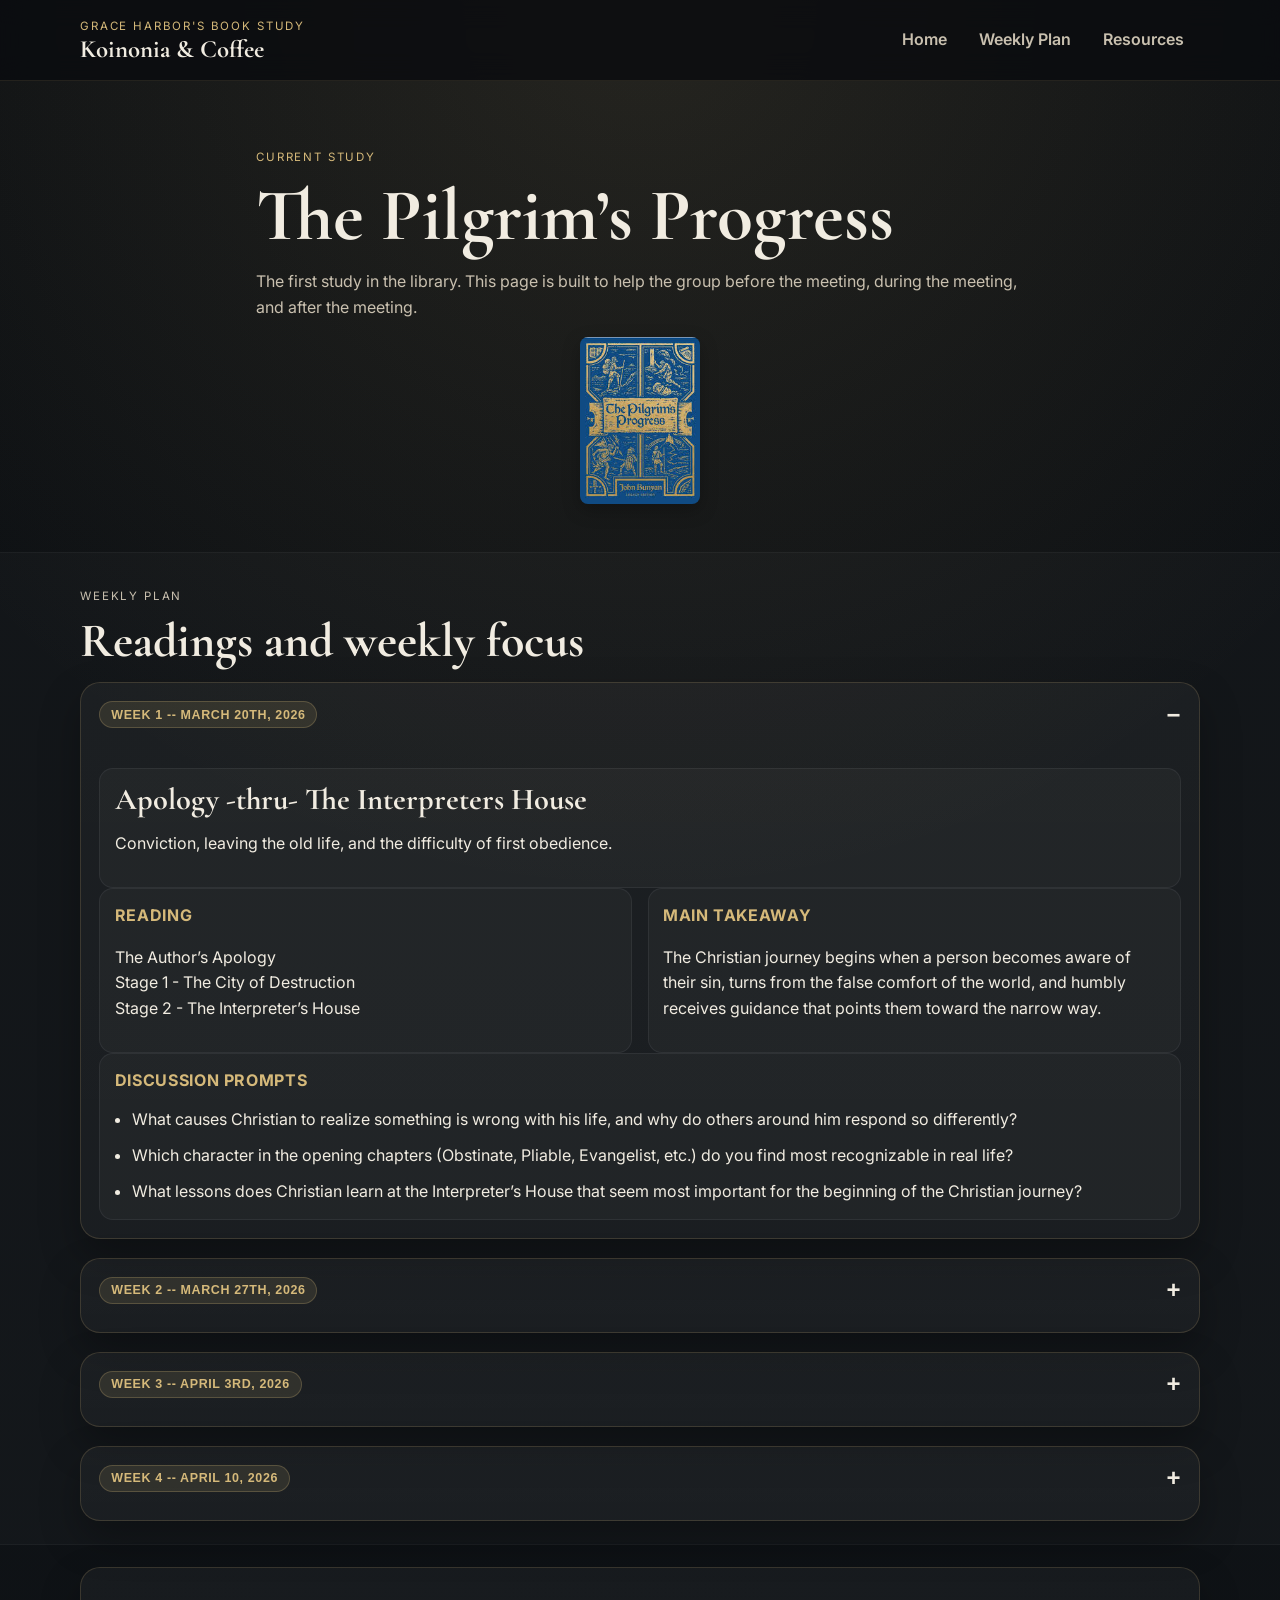
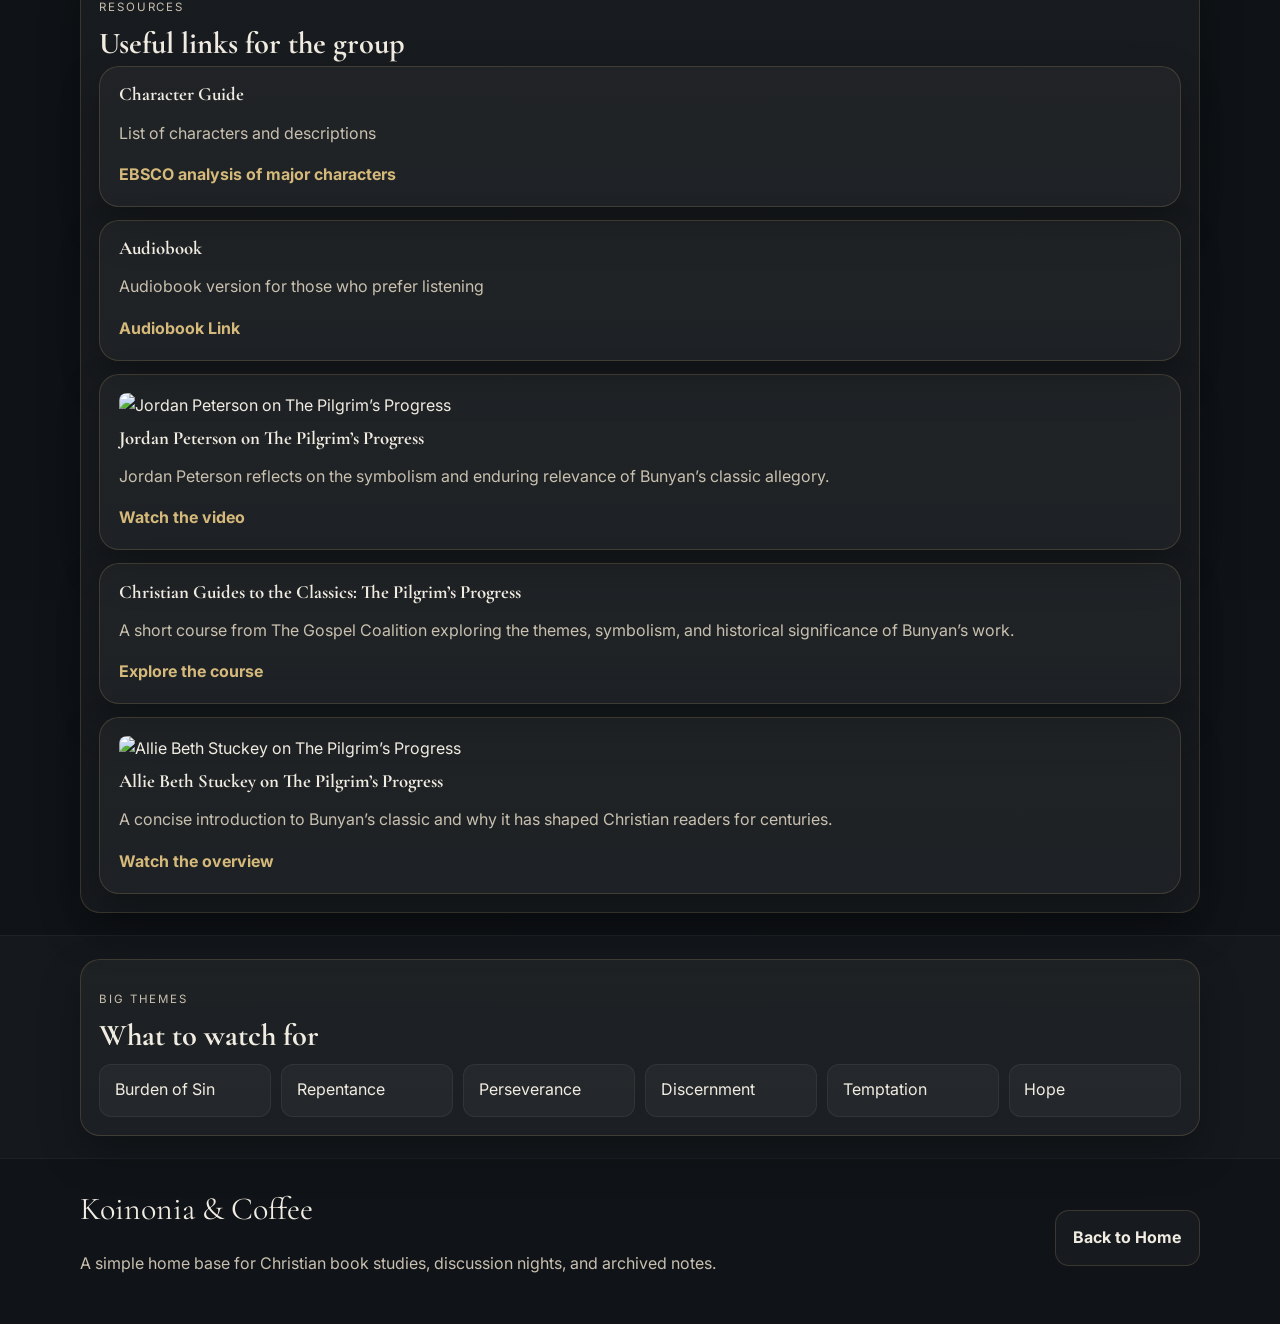
==== commit 633d8485: "Change page title from 'Study' to 'Koinonia & Coffee'" ====
--- a/book-study-hub/study.html
+++ b/book-study-hub/study.html
@@ -3,7 +3,7 @@
 <head>
   <meta charset="UTF-8" />
   <meta name="viewport" content="width=device-width, initial-scale=1.0" />
-  <title>Study | The Forge</title>
+  <title>Koinonia & Coffee</title>
   <link rel="preconnect" href="https://fonts.googleapis.com">
   <link rel="preconnect" href="https://fonts.gstatic.com" crossorigin>
   <link href="https://fonts.googleapis.com/css2?family=Cormorant+Garamond:wght@500;600;700&family=Inter:wght@400;500;600;700&display=swap" rel="stylesheet">
--- a/book-study-hub/styles.css
+++ b/book-study-hub/styles.css
@@ -392,14 +392,14 @@
 }
 
 .study-page-thumb {
-  width: 160px;
+  width: 120px;
   display: block;
   margin: 0 auto 16px auto;
   border-radius: 8px;
 }
 
 .study-page-thumb {
-  width: 160px;
+  width: 120px;
   display: block;
   margin: 0 auto 16px auto;
   border-radius: 8px;
@@ -441,3 +441,12 @@
 .week-content {
   margin-top: 16px;
 }
+
+.handout-link {
+  margin-top: 1rem;
+  text-align: center;
+}
+
+.handout-link .button {
+  display: inline-block;
+}
